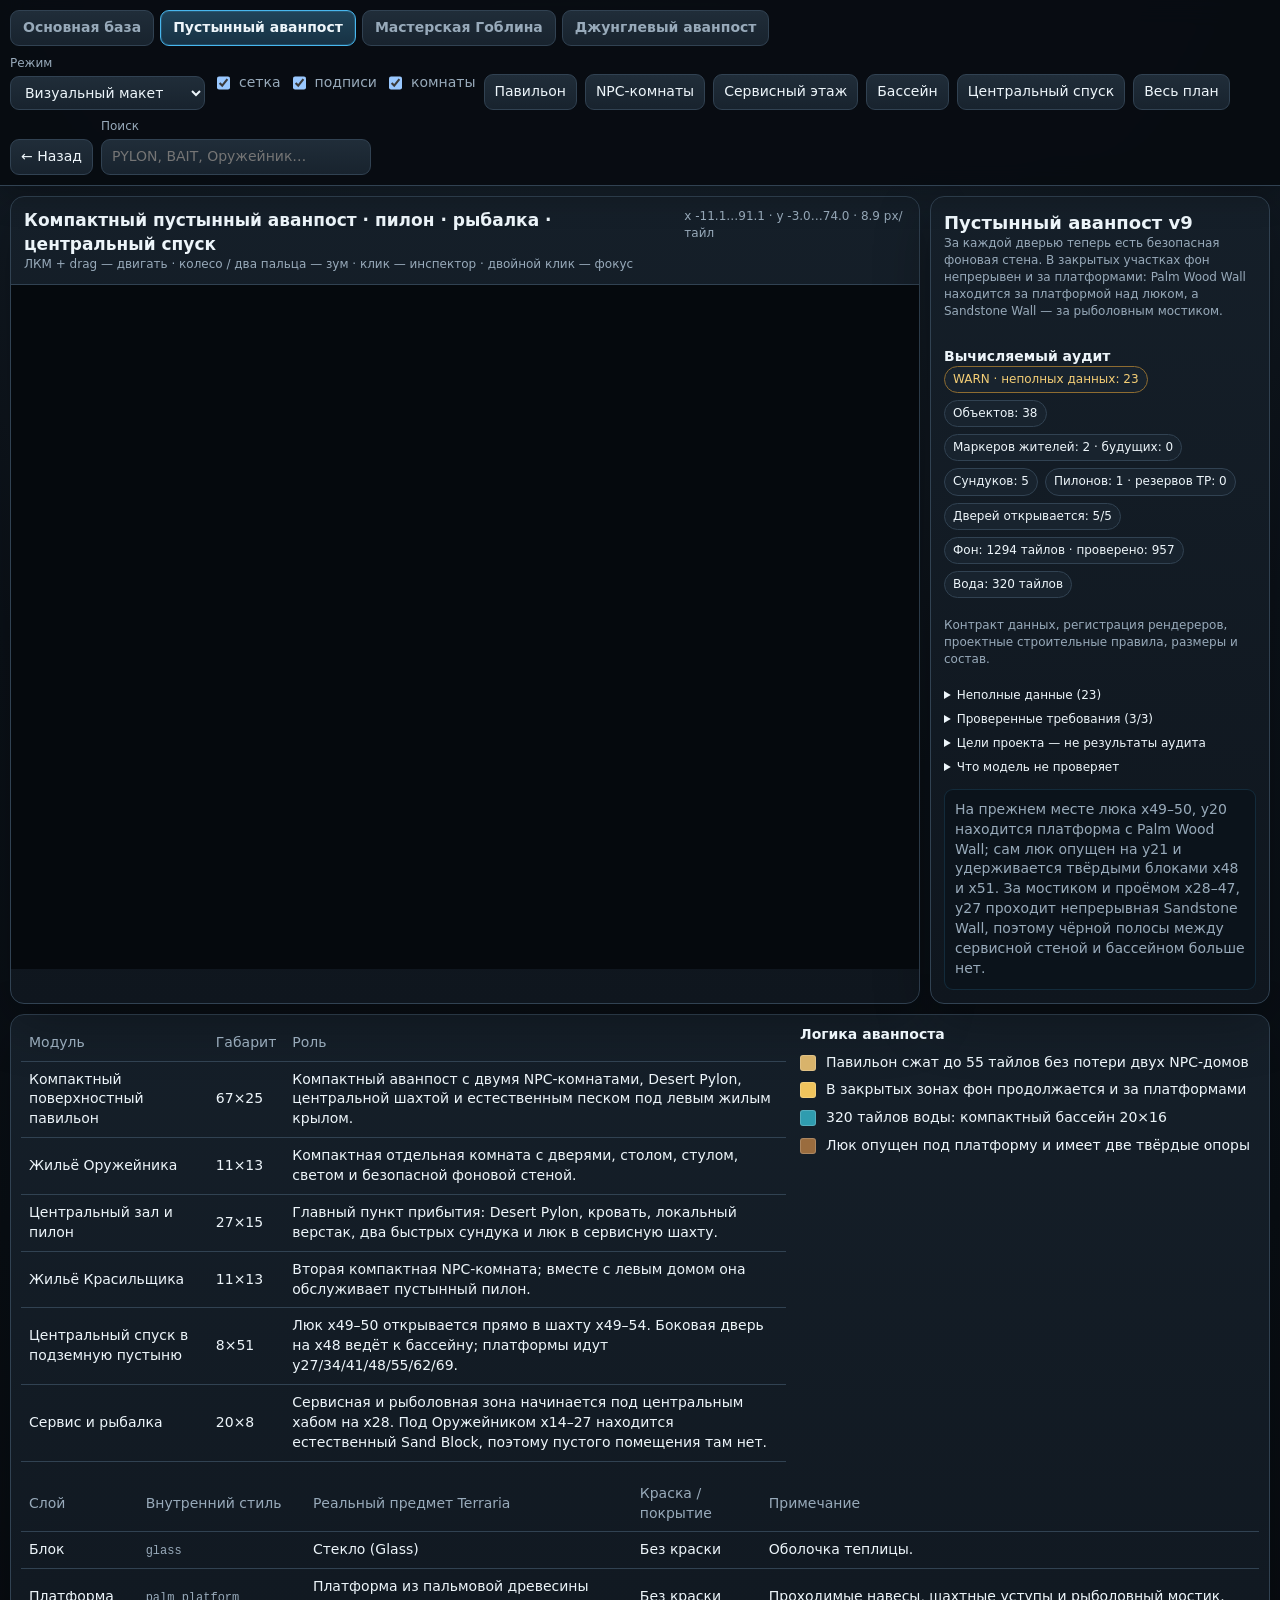
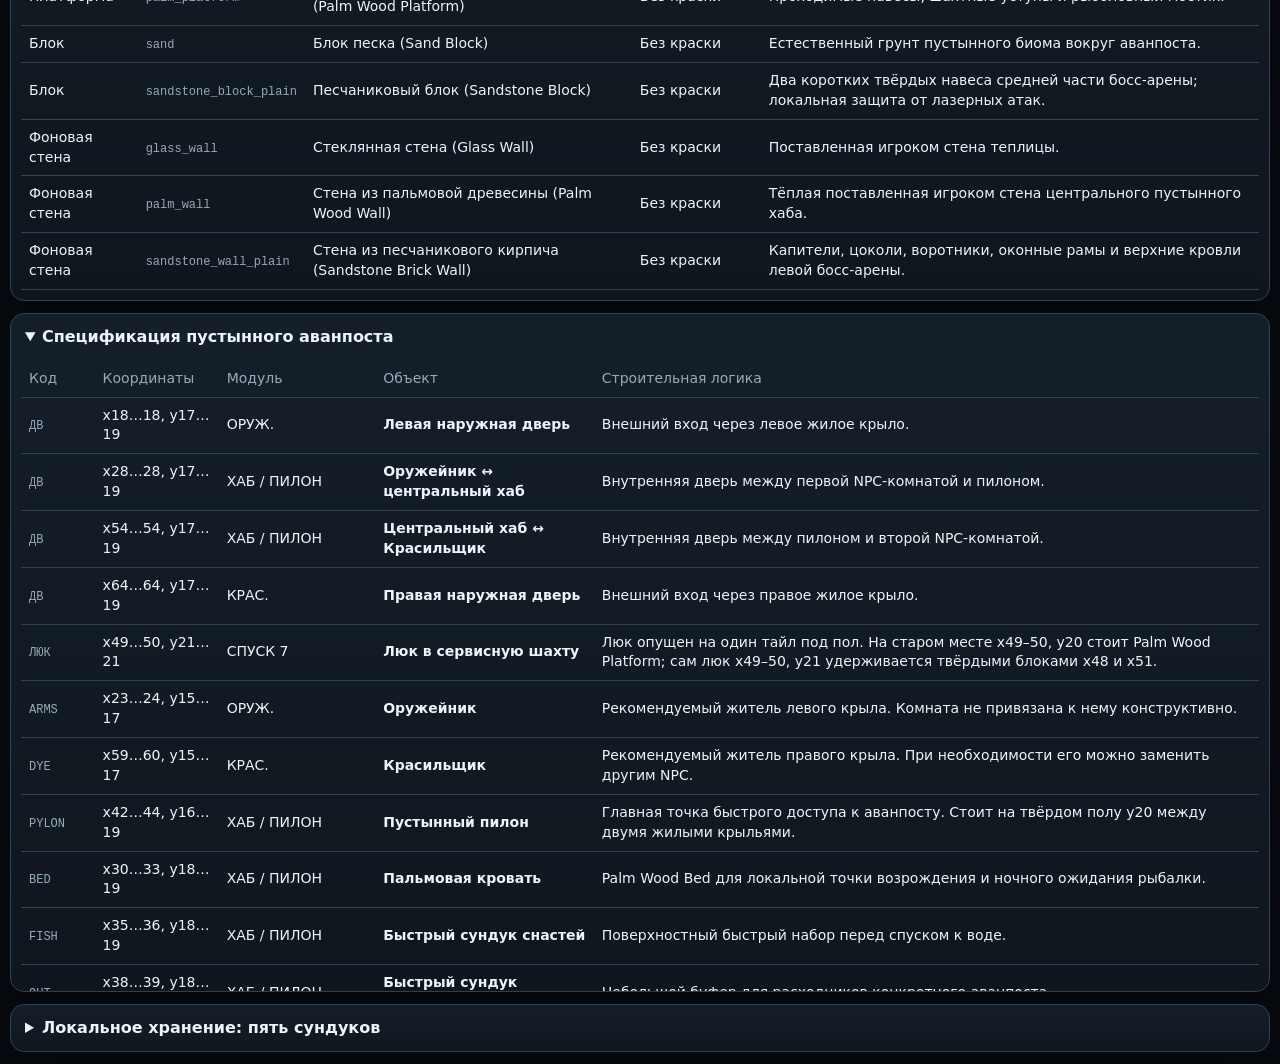
==== desert.html @ efe3f44e "fix: compute one scene audit for CLI and interface instead of frozen PASS Part of #29 / #24. Separat" ====
<!doctype html>
<html lang="ru">
  <head>
    <meta charset="utf-8" />
    <meta name="viewport" content="width=device-width,initial-scale=1" />
    <title>Terraria — пустынный аванпост</title>
    <link rel="icon" type="image/svg+xml" href="./favicon.svg" />
    <link rel="stylesheet" href="./styles.css" />
    <link rel="stylesheet" href="./scene-tabs.css" />
  </head>
  <body>
    <div class="toolbar">
      <nav class="scene-tabs" aria-label="Сцены проекта">
        <a class="scene-tab" href="./index.html">Основная база</a>
        <a class="scene-tab" href="./desert.html" aria-current="page">Пустынный аванпост</a>
        <a class="scene-tab" href="./underground.html">Мастерская Гоблина</a>
        <a class="scene-tab" href="./jungle.html">Джунглевый аванпост</a>
      </nav>
      <div class="controls">
        <div class="control">
          <label for="mode">Режим</label
          ><select id="mode">
            <option value="visual">Визуальный макет</option>
            <option value="structure">Каркас и материалы</option>
            <option value="furniture">Мебель и NPC</option>
            <option value="backgrounds">Фоновые стены</option>
          </select>
        </div>
        <label class="check"
          ><input id="grid" type="checkbox" checked /> сетка</label
        >
        <label class="check"
          ><input id="labels" type="checkbox" checked /> подписи</label
        >
        <label class="check"
          ><input id="roomNames" type="checkbox" checked /> комнаты</label
        >
        <label class="check scene-hidden"
          ><input id="reserves" type="checkbox" /> резервы</label
        >
        <button id="upper">Павильон</button
        ><button id="greenhouse">NPC-комнаты</button
        ><button id="craft">Сервисный этаж</button
        ><button id="arena">Бассейн</button
        ><button id="pitsBtn">Центральный спуск</button
        ><button id="fit">Весь план</button><button id="back">← Назад</button>
        <button id="bossLeft" class="scene-hidden" hidden></button>
        <button id="museumBtn" class="scene-hidden" hidden></button>
        <button id="wiringBtn" class="scene-hidden" hidden></button>
        <div class="control">
          <label for="search">Поиск</label
          ><input
            id="search"
            type="search"
            placeholder="PYLON, BAIT, Оружейник…"
          />
        </div>
      </div>
    </div>

    <div class="layout">
      <section class="card">
        <div class="maphead">
          <div>
            <b>Компактный пустынный аванпост · пилон · рыбалка · центральный спуск</b>
            <div class="sub">
              ЛКМ + drag — двигать · колесо / два пальца — зум · клик —
              инспектор · двойной клик — фокус
            </div>
          </div>
          <div class="sub" id="viewInfo"></div>
        </div>
        <div class="viewport" id="viewport">
          <canvas id="baseCanvas"></canvas><canvas id="objectCanvas"></canvas
          ><canvas id="overlayCanvas"></canvas>
        </div>
      </section>

      <aside class="card inspector">
        <div>
          <h2 id="iname">Пустынный аванпост v9</h2>
          <div class="sub" id="idesc">
            За каждой дверью теперь есть безопасная фоновая стена. В закрытых
            участках фон непрерывен и за платформами: Palm Wood Wall находится за
            платформой над люком, а Sandstone Wall — за рыболовным мостиком.
          </div>
        </div>
        <div class="kv" id="ikv"></div>
        <div>
          <b>Вычисляемый аудит</b>
          <div class="status" id="status"></div>
        </div>
        <div class="note">
          На прежнем месте люка x49–50, y20 находится платформа с Palm Wood Wall;
          сам люк опущен на y21 и удерживается твёрдыми блоками x48 и x51. За
          мостиком и проёмом x28–47, y27 проходит непрерывная Sandstone Wall,
          поэтому чёрной полосы между сервисной стеной и бассейном больше нет.
        </div>
      </aside>
    </div>

    <section class="card bottom">
      <div class="bottom-grid">
        <div>
          <table>
            <thead>
              <tr>
                <th>Модуль</th>
                <th>Габарит</th>
                <th>Роль</th>
              </tr>
            </thead>
            <tbody id="roomRows"></tbody>
          </table>
        </div>
        <div class="legend">
          <b>Логика аванпоста</b>
          <div class="legend-row">
            <span class="swatch" style="background: #d8b36b"></span
            ><span>Павильон сжат до 55 тайлов без потери двух NPC-домов</span>
          </div>
          <div class="legend-row">
            <span class="swatch" style="background: #f0c45d"></span
            ><span>В закрытых зонах фон продолжается и за платформами</span>
          </div>
          <div class="legend-row">
            <span class="swatch" style="background: #2f9caf"></span
            ><span>320 тайлов воды: компактный бассейн 20×16</span>
          </div>
          <div class="legend-row">
            <span class="swatch" style="background: #9a6c3e"></span
            ><span>Люк опущен под платформу и имеет две твёрдые опоры</span>
          </div>
        </div>
      </div>
      <div style="margin-top: 14px; overflow: auto">
        <table>
          <thead>
            <tr>
              <th>Слой</th>
              <th>Внутренний стиль</th>
              <th>Реальный предмет Terraria</th>
              <th>Краска / покрытие</th>
              <th>Примечание</th>
            </tr>
          </thead>
          <tbody id="materialRows"></tbody>
        </table>
      </div>
    </section>

    <details class="card storage-spec" open>
      <summary>Спецификация пустынного аванпоста</summary>
      <div class="storage-wrap">
        <table class="storage-table">
          <thead>
            <tr>
              <th>Код</th>
              <th>Координаты</th>
              <th>Модуль</th>
              <th>Объект</th>
              <th>Строительная логика</th>
            </tr>
          </thead>
          <tbody id="arenaRows"></tbody>
        </table>
      </div>
    </details>

    <details class="card storage-spec">
      <summary>Локальное хранение: пять сундуков</summary>
      <div class="storage-wrap">
        <table class="storage-table">
          <thead>
            <tr>
              <th>Код</th>
              <th>Имя в игре ≤20</th>
              <th>Корпус</th>
              <th>Что хранить</th>
              <th>Не сюда</th>
            </tr>
          </thead>
          <tbody id="storageRows"></tbody>
        </table>
      </div>
    </details>

    <div class="tooltip" id="tip"></div>

    <script src="./js/data/desert/layout.js"></script>
    <script src="./js/data/desert/solids.js"></script>
    <script src="./js/data/desert/backgrounds.js"></script>
    <script src="./js/data/desert/objects.js"></script>
    <script src="./js/data/desert/index.js"></script>
    <script src="./js/data/desert/engineering.js"></script>
    <script src="./js/data/materials.js"></script>
    <script src="./js/data/desert/materials.js"></script>

    <script src="./js/runtime/core.js"></script>
    <script src="./js/runtime/validation.js"></script>
    <script src="./js/runtime/building-audit.js"></script>
    <script src="./js/runtime/scene-audit.js"></script>
    <script src="./js/runtime/model.js"></script>
    <script src="./js/runtime/render-base.js"></script>
    <script src="./js/runtime/render-objects.js"></script>
    <script src="./js/runtime/desert-extensions.js"></script>
    <script src="./js/runtime/overlay.js"></script>
    <script src="./js/runtime/inspector.js"></script>
    <script src="./js/runtime/tables-desert.js"></script>
    <script src="./js/runtime/camera.js"></script>
    <script src="./js/runtime/state.js"></script>
    <script src="./js/runtime/prepare-desert.js"></script>
    <script src="./js/runtime/interactions.js"></script>
    <script src="./js/runtime/interactions-desert.js"></script>
    <script src="./js/runtime/start-desert.js"></script>
  </body>
</html>
---- styles.css ----
:root {
  color-scheme: dark;
  --bg: #080c11;
  --panel: #111821;
  --panel2: #18232e;
  --panel3: #202d39;
  --line: #314252;
  --line2: #42586a;
  --text: #edf5fa;
  --muted: #98aaba;
  --accent: #48b7ee;
  --good: #53d58c;
  --warn: #f0bf56;
  --bad: #ff716d;
}
* {
  box-sizing: border-box;
}
html,
body {
  margin: 0;
  min-height: 100%;
  background: radial-gradient(
    circle at 48% -10%,
    #1e2c39 0,
    #0b1118 36%,
    #070b10 72%
  );
  color: var(--text);
  font:
    14px/1.42 system-ui,
    -apple-system,
    "Segoe UI",
    sans-serif;
}
body {
  overflow-x: hidden;
}
.toolbar {
  position: sticky;
  top: 0;
  z-index: 20;
  padding: 10px;
  border-bottom: 1px solid var(--line);
  background: rgba(8, 12, 17, 0.95);
  backdrop-filter: blur(12px);
  box-shadow: 0 10px 30px rgba(0, 0, 0, 0.22);
}
.controls {
  display: flex;
  flex-wrap: wrap;
  align-items: end;
  gap: 8px;
}
.control {
  display: grid;
  gap: 4px;
}
.control label {
  font-size: 12px;
  color: var(--muted);
}
button,
select,
input {
  min-height: 34px;
  border: 1px solid var(--line);
  border-radius: 9px;
  background: linear-gradient(180deg, var(--panel3), var(--panel2));
  color: var(--text);
  font: inherit;
  padding: 7px 10px;
}
button {
  cursor: pointer;
}
button:hover {
  border-color: var(--accent);
  filter: brightness(1.08);
}
button:active {
  transform: translateY(1px);
}
input[type="search"] {
  min-width: 270px;
}
.check {
  display: flex;
  align-items: center;
  gap: 6px;
  padding-bottom: 7px;
  color: var(--muted);
  white-space: nowrap;
}
.toolbar-toggle {
  display: none;
}
.layout {
  display: grid;
  grid-template-columns: minmax(0, 1fr) 340px;
  gap: 10px;
  padding: 10px;
}
.card {
  overflow: hidden;
  border: 1px solid var(--line);
  border-radius: 14px;
  background: linear-gradient(180deg, #151f29, #0f161e);
  box-shadow: 0 18px 55px rgba(0, 0, 0, 0.3);
}
.maphead {
  display: flex;
  justify-content: space-between;
  gap: 12px;
  padding: 11px 13px;
  border-bottom: 1px solid var(--line);
}
.maphead b {
  font-size: 17px;
}
.sub {
  font-size: 12px;
  color: var(--muted);
}
.viewport {
  position: relative;
  height: 76vh;
  min-height: 620px;
  overflow: hidden;
  overscroll-behavior: contain;
  background: #05090d;
  cursor: grab;
  touch-action: none;
  isolation: isolate;
}
.viewport.dragging {
  cursor: grabbing;
}
.viewport canvas {
  position: absolute;
  inset: 0;
  width: 100%;
  height: 100%;
  display: block;
  image-rendering: pixelated;
  image-rendering: crisp-edges;
}
.inspector {
  display: grid;
  align-content: start;
  gap: 13px;
  padding: 13px;
}
.inspector h2 {
  margin: 0;
  font-size: 18px;
}
.kv {
  display: grid;
  grid-template-columns: 104px 1fr;
  gap: 7px 10px;
}
.kv div:nth-child(odd) {
  color: var(--muted);
}
.status {
  display: flex;
  flex-wrap: wrap;
  gap: 7px;
}
.badge {
  padding: 4px 8px;
  border: 1px solid var(--line);
  border-radius: 999px;
  background: var(--panel2);
  font-size: 12px;
}
.badge.good {
  color: var(--good);
}
.badge.warn {
  color: var(--warn);
}
.mat-code {
  font:
    12px ui-monospace,
    SFMono-Regular,
    Consolas,
    monospace;
  color: var(--muted);
}
.note {
  padding: 10px;
  border: 1px solid rgba(72, 183, 238, 0.15);
  border-radius: 9px;
  background: #0b131b;
  color: var(--muted);
}
.tooltip {
  position: fixed;
  z-index: 99;
  display: none;
  max-width: 360px;
  padding: 8px 10px;
  border: 1px solid #526b7f;
  border-radius: 9px;
  background: #0b141d;
  box-shadow: 0 12px 40px rgba(0, 0, 0, 0.5);
  pointer-events: none;
}
.tooltip {
  max-height: min(72vh, 560px);
  overflow: auto;
}
.tooltip b {
  display: block;
  margin-bottom: 5px;
}
.tooltip span {
  color: var(--muted);
}
.tooltip .tip-section {
  margin-top: 6px;
  color: var(--text);
  line-height: 1.38;
}
.tooltip .tip-section strong {
  color: #dceaf4;
}
.tooltip .tip-muted {
  color: var(--muted);
}
.bottom {
  margin: 0 10px 12px;
  padding: 10px;
}
.bottom-grid {
  display: grid;
  grid-template-columns: 1.25fr 0.75fr;
  gap: 14px;
}
.storage-spec {
  margin: 0 10px 12px;
}
.storage-spec summary {
  cursor: pointer;
  padding: 12px 14px;
  font-size: 16px;
  font-weight: 700;
}
.storage-wrap {
  padding: 0 10px 12px;
  overflow: auto;
  max-height: 70vh;
}
.storage-table {
  min-width: 1180px;
}
.storage-table td:nth-child(1),
.storage-table td:nth-child(3) {
  white-space: nowrap;
}
.storage-table td:nth-child(4) {
  font-weight: 650;
}
.eng-color {
  display: inline-block;
  width: 11px;
  height: 11px;
  border-radius: 2px;
  margin-right: 6px;
  vertical-align: -1px;
  border: 1px solid rgba(255, 255, 255, 0.35);
}
.policy-cell {
  color: var(--muted);
  font-size: 12px;
}
table {
  width: 100%;
  border-collapse: collapse;
}
th,
td {
  padding: 8px;
  border-bottom: 1px solid var(--line);
  text-align: left;
}
th {
  color: var(--muted);
  font-weight: 500;
}
.legend {
  display: grid;
  gap: 8px;
  align-content: start;
}
.legend-row {
  display: grid;
  grid-template-columns: 18px 1fr;
  gap: 8px;
  align-items: center;
}
.swatch {
  width: 16px;
  height: 16px;
  border-radius: 3px;
  border: 1px solid rgba(255, 255, 255, 0.18);
}
@media (max-width: 1000px) {
  .layout {
    grid-template-columns: 1fr;
  }
  .viewport {
    height: 68vh;
    min-height: 520px;
  }
  .bottom-grid {
    grid-template-columns: 1fr;
  }
}
@media (max-width: 720px) {
  .toolbar {
    max-height: min(72dvh, 640px);
    overflow-y: auto;
    overscroll-behavior: contain;
    padding: 8px 10px 6px;
  }
  .controls {
    align-items: center;
  }
  .control {
    min-width: 0;
    max-width: 100%;
  }
  select {
    max-width: 100%;
  }
  input[type="search"] {
    width: min(100%, 390px);
    min-width: 0;
  }
  .check {
    min-height: 34px;
    padding-bottom: 0;
  }
  .toolbar-toggle {
    position: sticky;
    bottom: 0;
    z-index: 2;
    display: flex;
    width: 100%;
    min-height: 34px;
    align-items: center;
    justify-content: center;
    gap: 7px;
    margin-top: 8px;
    padding: 4px 10px;
    border-color: var(--line2);
    background: linear-gradient(
      180deg,
      rgba(32, 45, 57, 0.98),
      rgba(17, 24, 33, 0.98)
    );
    color: var(--muted);
    font-size: 12px;
    font-weight: 650;
    touch-action: none;
    user-select: none;
  }
  .toolbar-toggle-icon {
    font-size: 18px;
    line-height: 1;
  }
  .toolbar.toolbar-collapsed {
    max-height: 40px;
    overflow: hidden;
    padding: 3px 10px;
  }
  .toolbar.toolbar-collapsed > :not(.toolbar-toggle) {
    display: none !important;
  }
  .toolbar.toolbar-collapsed .toolbar-toggle {
    position: static;
    min-height: 32px;
    margin: 0;
    border-color: transparent;
    background: transparent;
  }
  .layout {
    gap: 6px;
    padding: 6px;
  }
  .maphead {
    padding: 8px 10px;
  }
  .maphead b {
    font-size: 14px;
  }
  .viewport {
    height: 68dvh;
    min-height: 420px;
  }
  body.mobile-toolbar-collapsed .viewport {
    height: calc(100dvh - 88px);
    min-height: 520px;
  }
  .bottom,
  .storage-spec {
    margin-right: 6px;
    margin-left: 6px;
  }
}

/* Computed audit: informational goals never receive a success badge. */
.badge.warn { color: #f4ce76; border-color: #8e6c31; }
.badge.bad { color: #ffb4b4; border-color: #a35050; }
.audit-messages { max-height: 16rem; overflow: auto; padding-left: 1.3rem; }
#status details { width: 100%; font-size: 12px; }
#status details summary { cursor: pointer; }
---- scene-tabs.css ----
.scene-tabs {
  display: flex;
  flex-wrap: wrap;
  gap: 6px;
  margin-bottom: 9px;
}

.scene-tab {
  display: inline-flex;
  min-height: 34px;
  align-items: center;
  padding: 7px 12px;
  border: 1px solid var(--line);
  border-radius: 9px;
  background: linear-gradient(180deg, var(--panel3), var(--panel2));
  color: var(--muted);
  font-weight: 650;
  text-decoration: none;
}

.scene-tab:hover {
  border-color: var(--accent);
  color: var(--text);
  filter: brightness(1.08);
}

.scene-tab[aria-current="page"] {
  border-color: var(--accent);
  background: linear-gradient(180deg, #20445a, #173244);
  color: var(--text);
  box-shadow: inset 0 0 0 1px rgba(72, 183, 238, 0.18);
}

.scene-hidden {
  display: none !important;
}
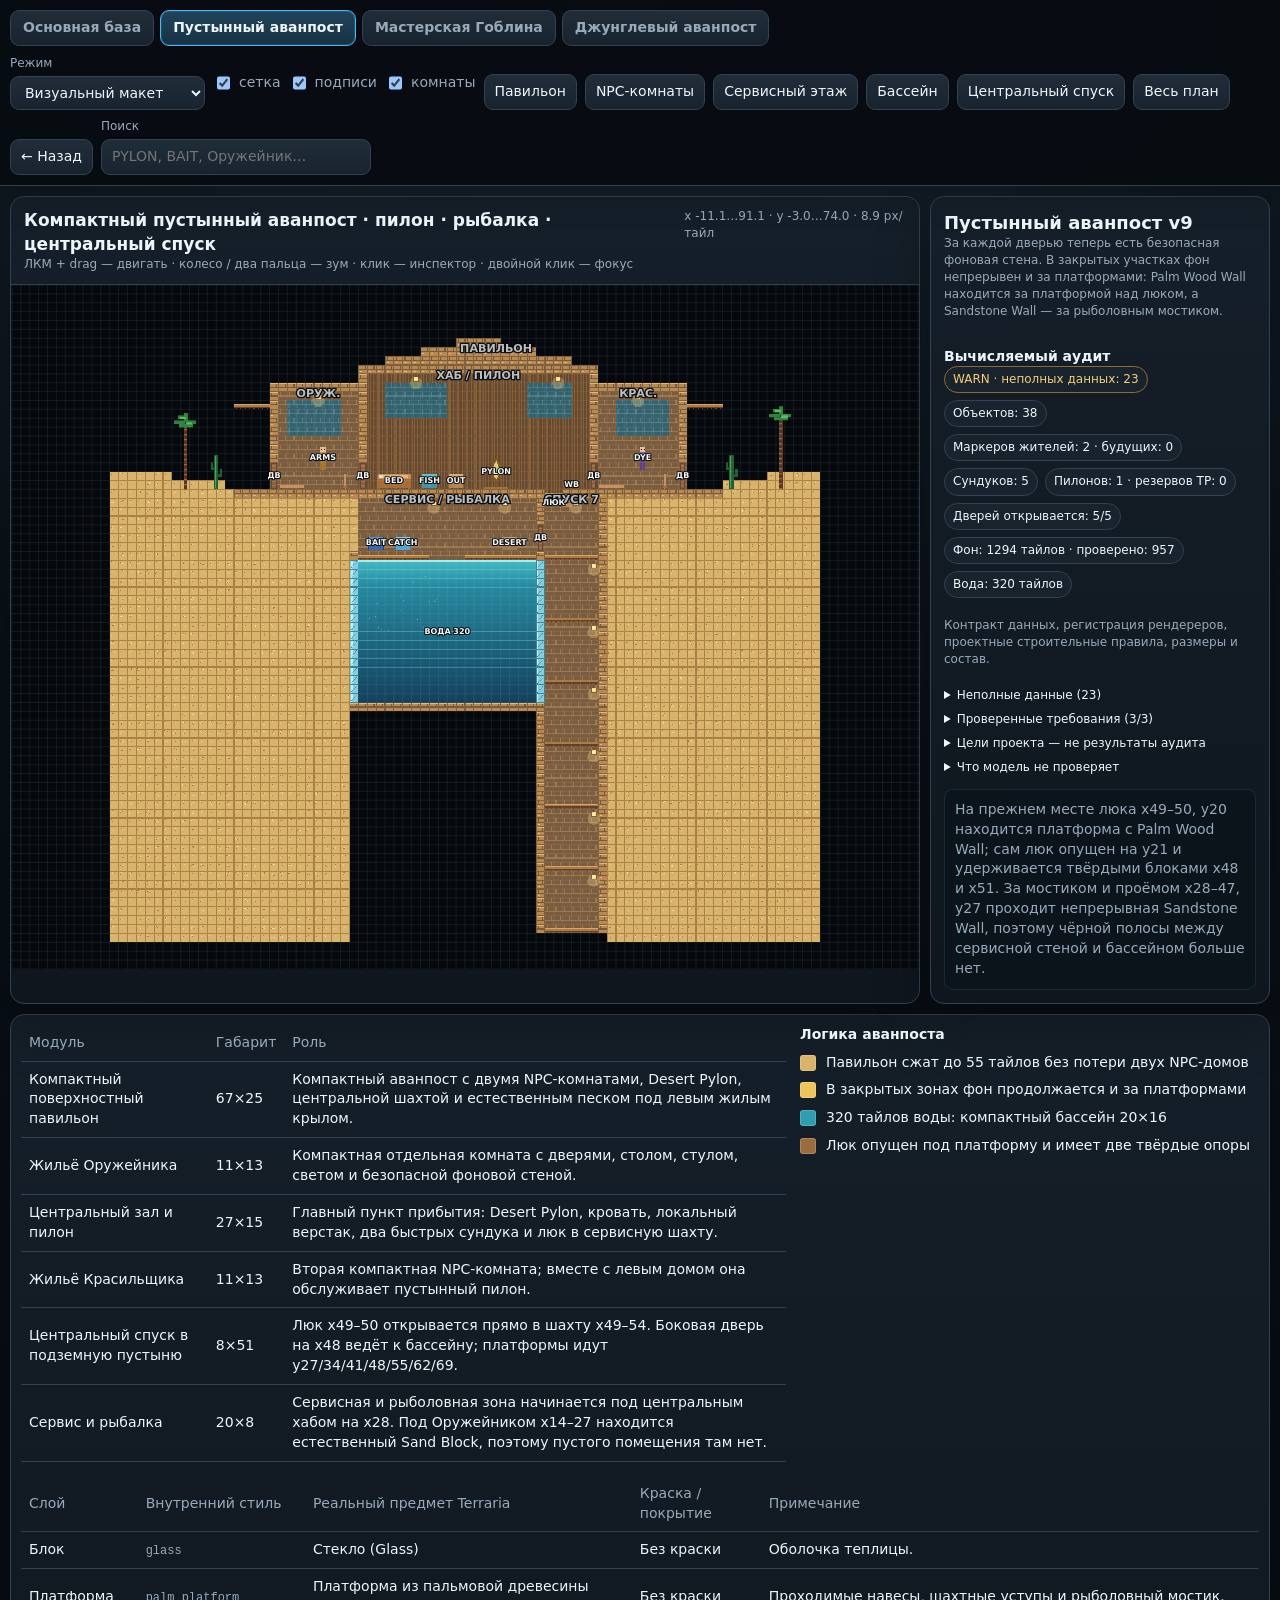
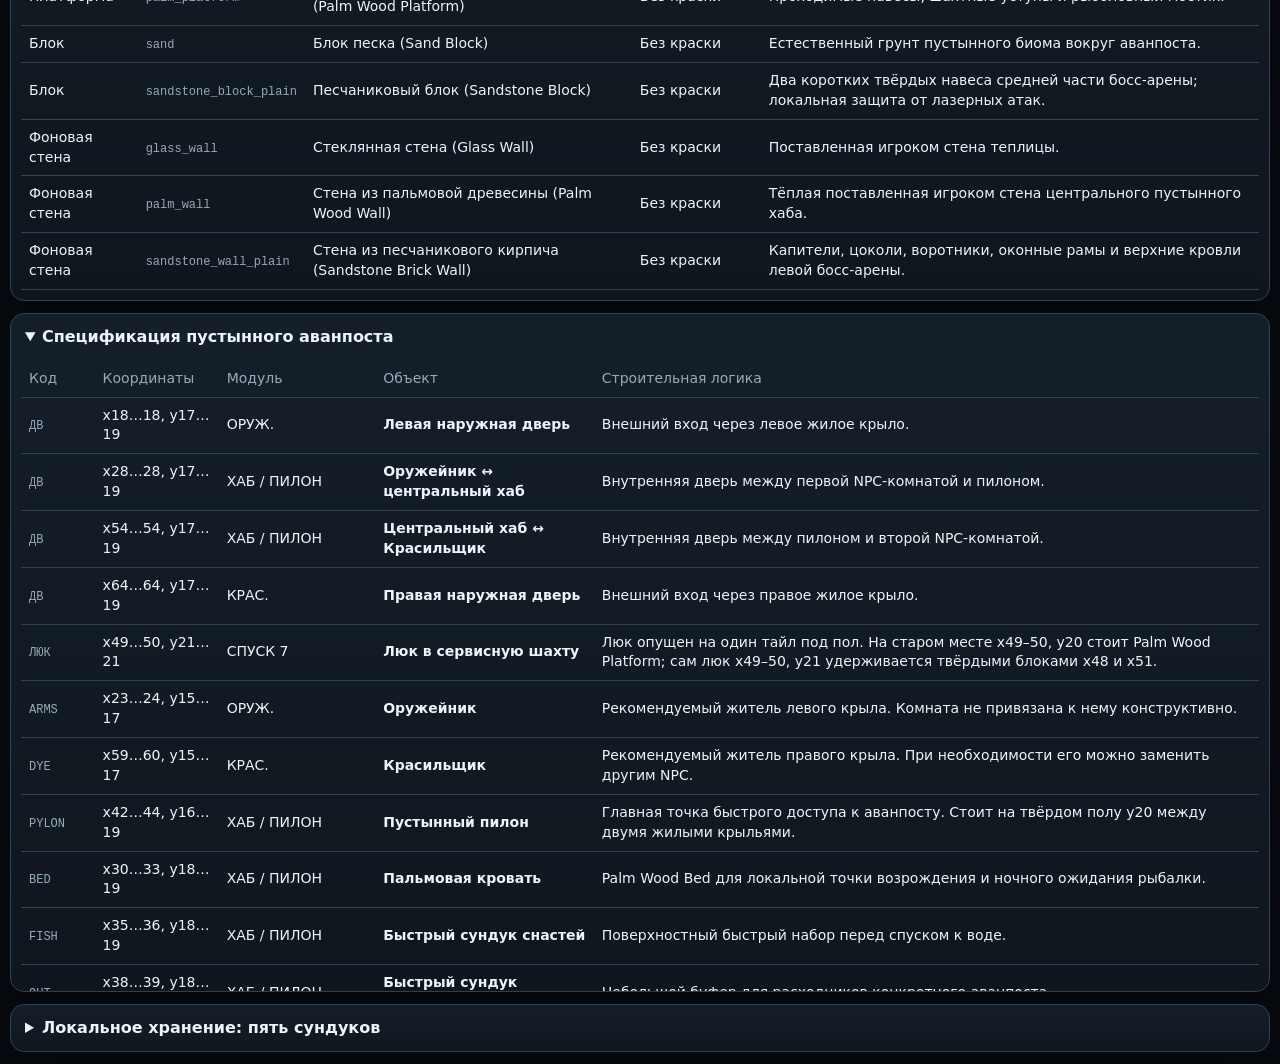
==== commit 8e1a2940: "refactor: share scene startup, tables and configured controls Complete #32 implementation without ch" ====
--- a/desert.html
+++ b/desert.html
@@ -44,9 +44,6 @@
         ><button id="arena">Бассейн</button
         ><button id="pitsBtn">Центральный спуск</button
         ><button id="fit">Весь план</button><button id="back">← Назад</button>
-        <button id="bossLeft" class="scene-hidden" hidden></button>
-        <button id="museumBtn" class="scene-hidden" hidden></button>
-        <button id="wiringBtn" class="scene-hidden" hidden></button>
         <div class="control">
           <label for="search">Поиск</label
           ><input
@@ -196,6 +193,8 @@
     <script src="./js/data/materials.js"></script>
     <script src="./js/data/desert/materials.js"></script>
 
+    <script src="./js/runtime/scene-ui.js"></script>
+    <script src="./js/runtime/formatters.js"></script>
     <script src="./js/runtime/core.js"></script>
     <script src="./js/runtime/validation.js"></script>
     <script src="./js/runtime/building-audit.js"></script>
@@ -206,12 +205,11 @@
     <script src="./js/runtime/desert-extensions.js"></script>
     <script src="./js/runtime/overlay.js"></script>
     <script src="./js/runtime/inspector.js"></script>
-    <script src="./js/runtime/tables-desert.js"></script>
+    <script src="./js/runtime/tables.js"></script>
     <script src="./js/runtime/camera.js"></script>
     <script src="./js/runtime/state.js"></script>
-    <script src="./js/runtime/prepare-desert.js"></script>
+    <script src="./js/runtime/prepare.js"></script>
     <script src="./js/runtime/interactions.js"></script>
-    <script src="./js/runtime/interactions-desert.js"></script>
-    <script src="./js/runtime/start-desert.js"></script>
+    <script src="./js/runtime/start.js"></script>
   </body>
 </html>
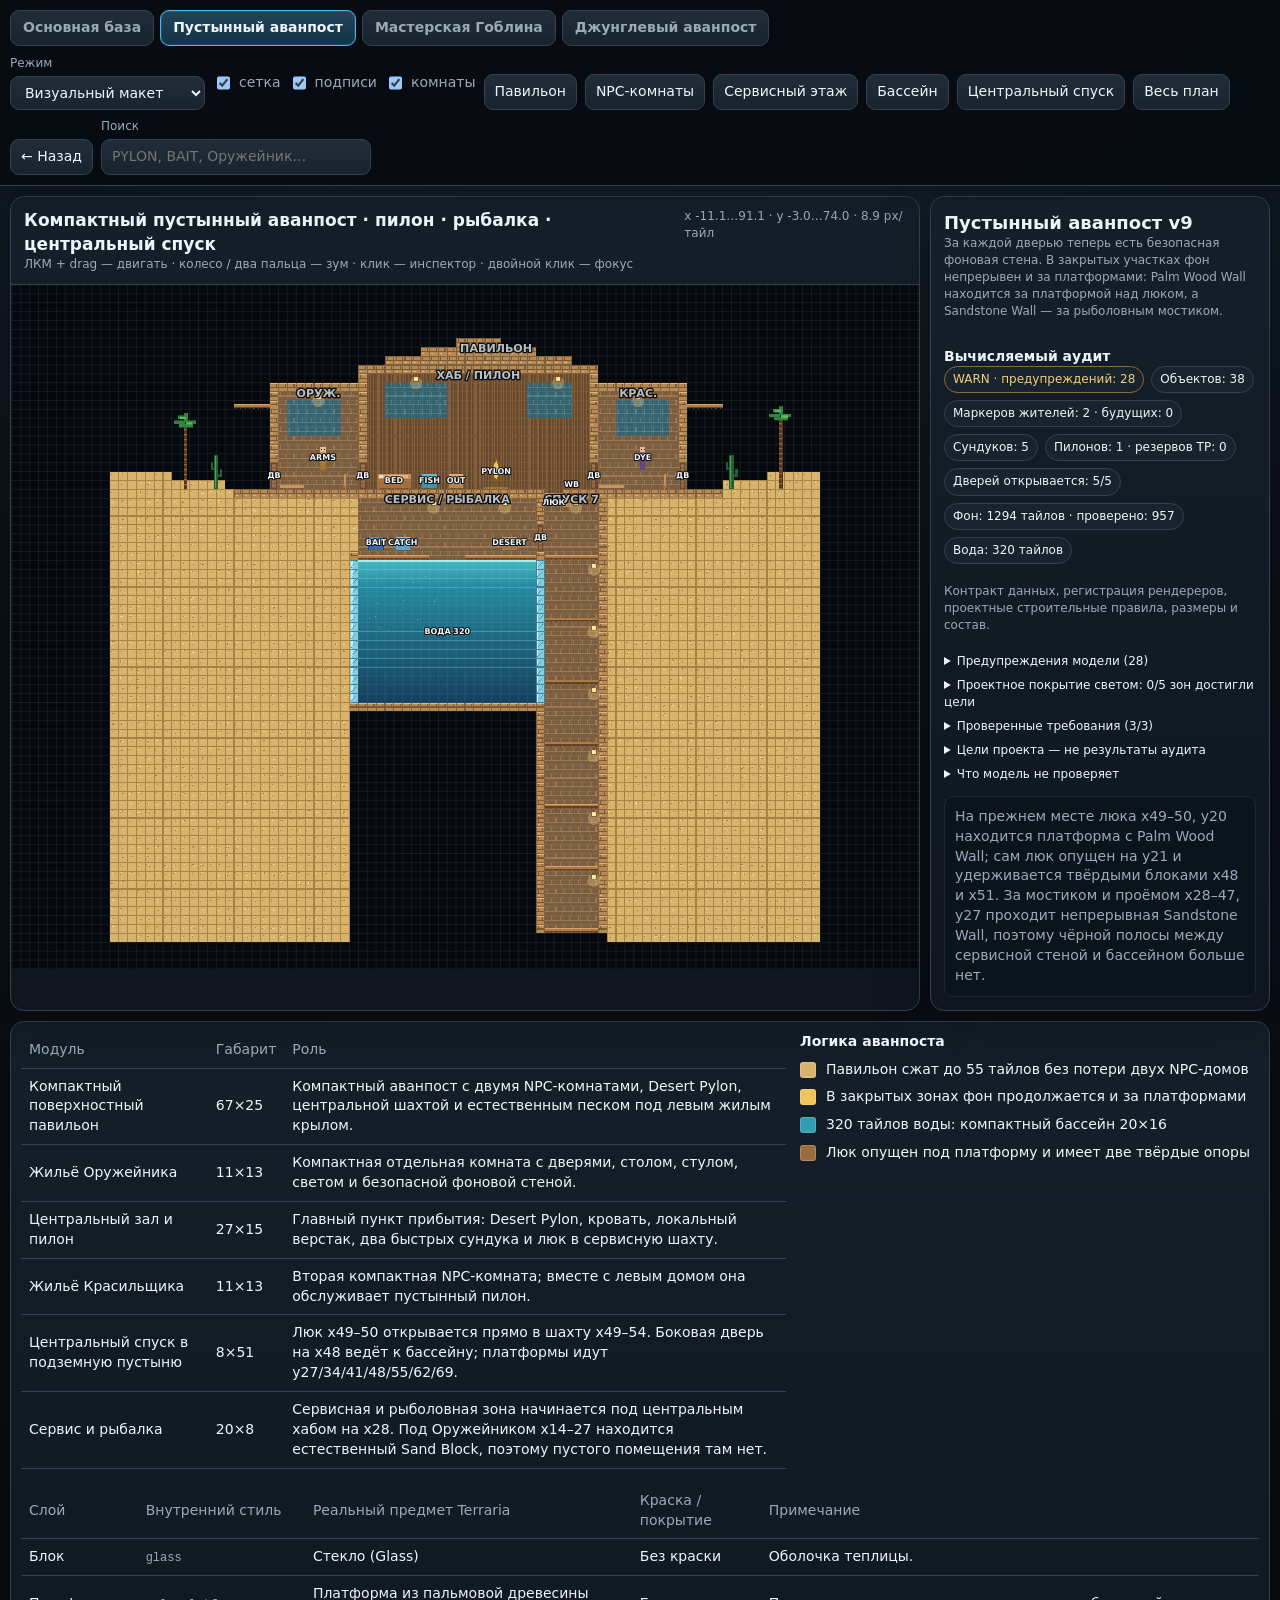
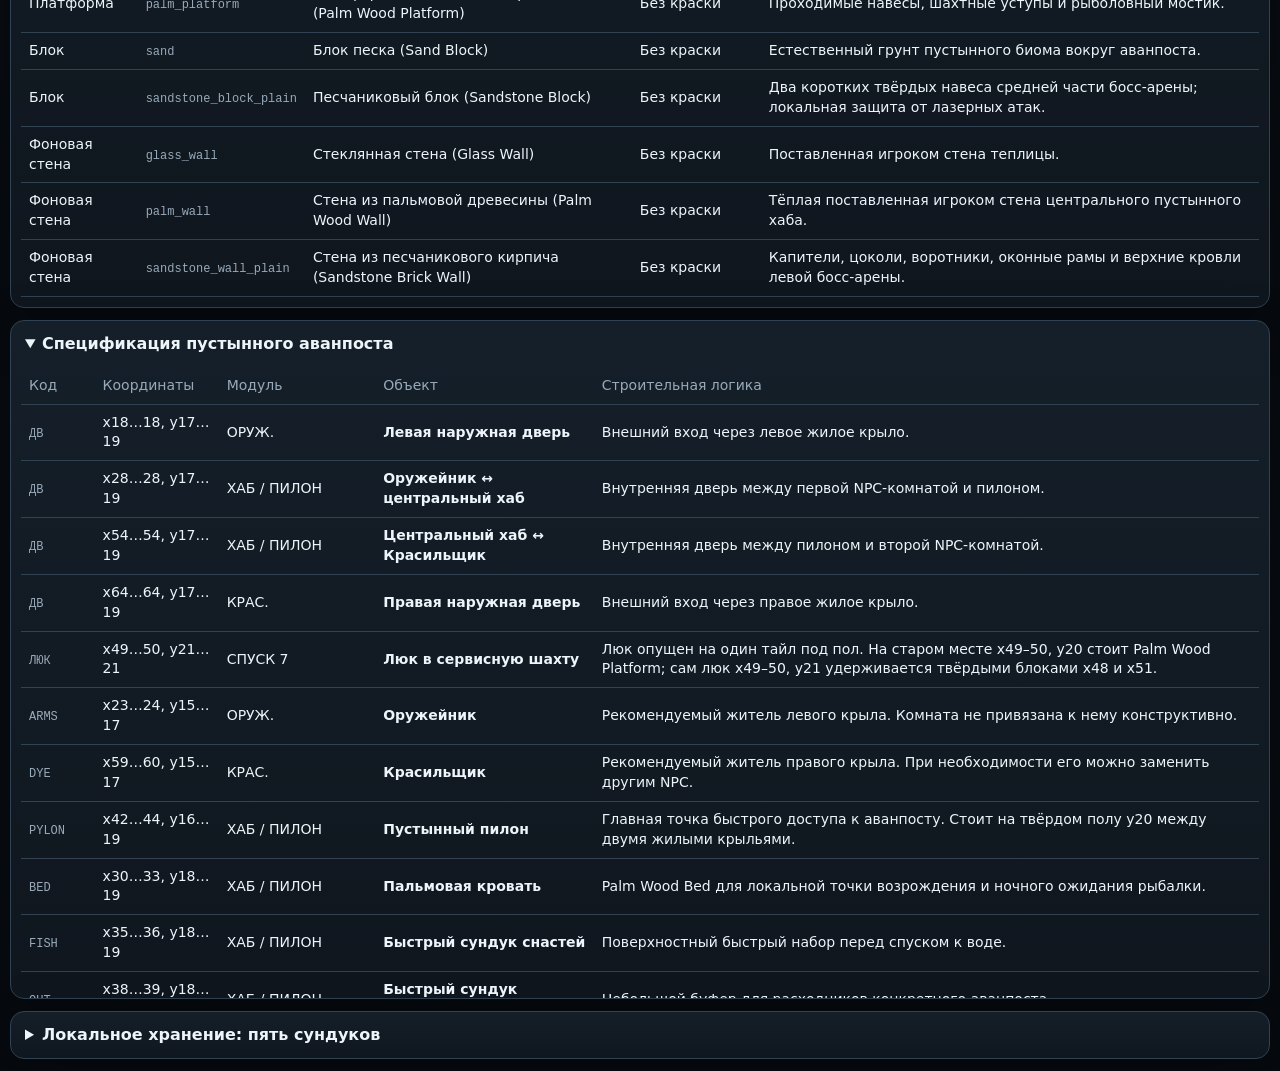
==== commit 916f4e64: "feat: compute shared project lighting coverage across all four scenes Implement #31 with room-local " ====
--- a/desert.html
+++ b/desert.html
@@ -193,23 +193,24 @@
     <script src="./js/data/materials.js"></script>
     <script src="./js/data/desert/materials.js"></script>
 
-    <script src="./js/runtime/scene-ui.js"></script>
-    <script src="./js/runtime/formatters.js"></script>
+    <script src="./js/runtime/scene-ui.js?v=common-ui-20260907"></script>
+    <script src="./js/runtime/formatters.js?v=common-ui-20260907"></script>
     <script src="./js/runtime/core.js"></script>
     <script src="./js/runtime/validation.js"></script>
-    <script src="./js/runtime/building-audit.js"></script>
-    <script src="./js/runtime/scene-audit.js"></script>
+    <script src="./js/runtime/building-audit.js?v=lighting-20260907"></script>
+    <script src="./js/runtime/lighting-audit.js?v=lighting-20260907"></script>
+    <script src="./js/runtime/scene-audit.js?v=lighting-20260907"></script>
     <script src="./js/runtime/model.js"></script>
     <script src="./js/runtime/render-base.js"></script>
     <script src="./js/runtime/render-objects.js"></script>
     <script src="./js/runtime/desert-extensions.js"></script>
     <script src="./js/runtime/overlay.js"></script>
     <script src="./js/runtime/inspector.js"></script>
-    <script src="./js/runtime/tables.js"></script>
+    <script src="./js/runtime/tables.js?v=common-ui-20260907"></script>
     <script src="./js/runtime/camera.js"></script>
     <script src="./js/runtime/state.js"></script>
-    <script src="./js/runtime/prepare.js"></script>
-    <script src="./js/runtime/interactions.js"></script>
-    <script src="./js/runtime/start.js"></script>
+    <script src="./js/runtime/prepare.js?v=common-ui-20260907"></script>
+    <script src="./js/runtime/interactions.js?v=common-ui-20260907"></script>
+    <script src="./js/runtime/start.js?v=common-ui-20260907"></script>
   </body>
 </html>
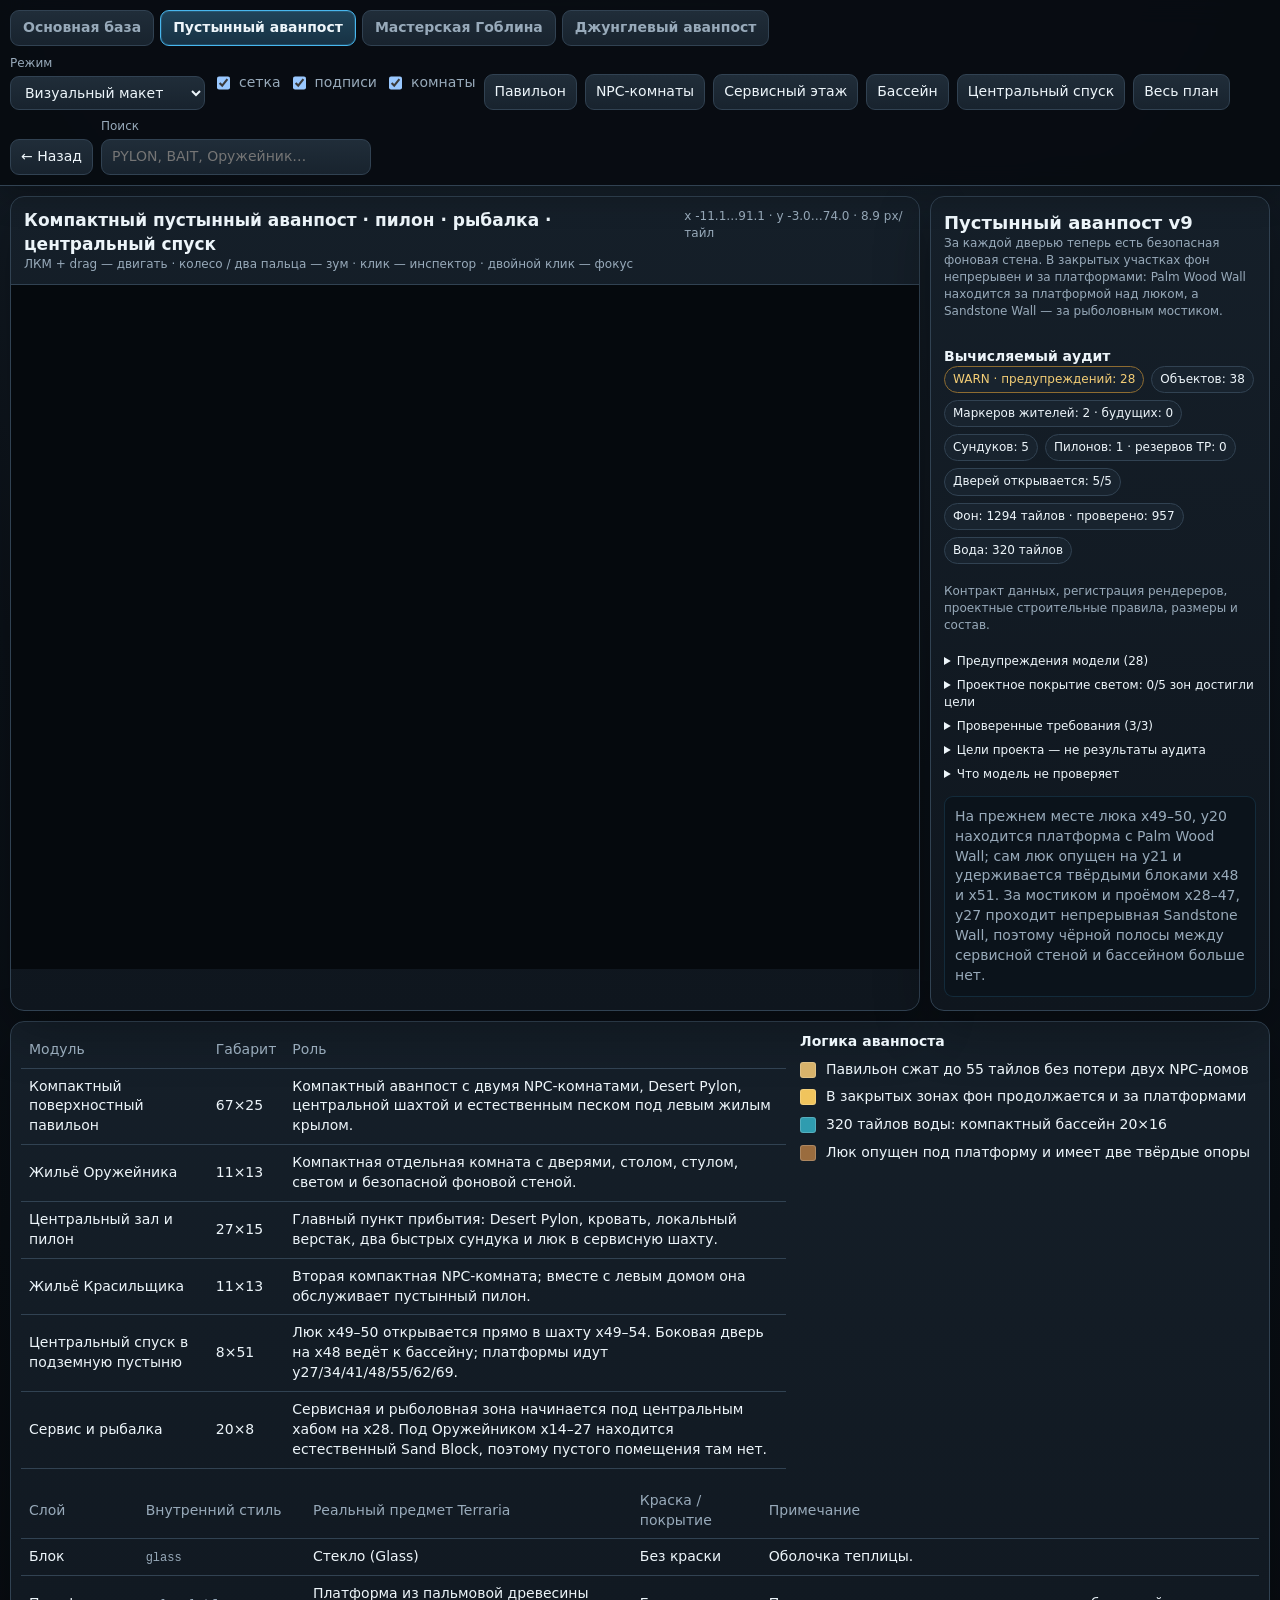
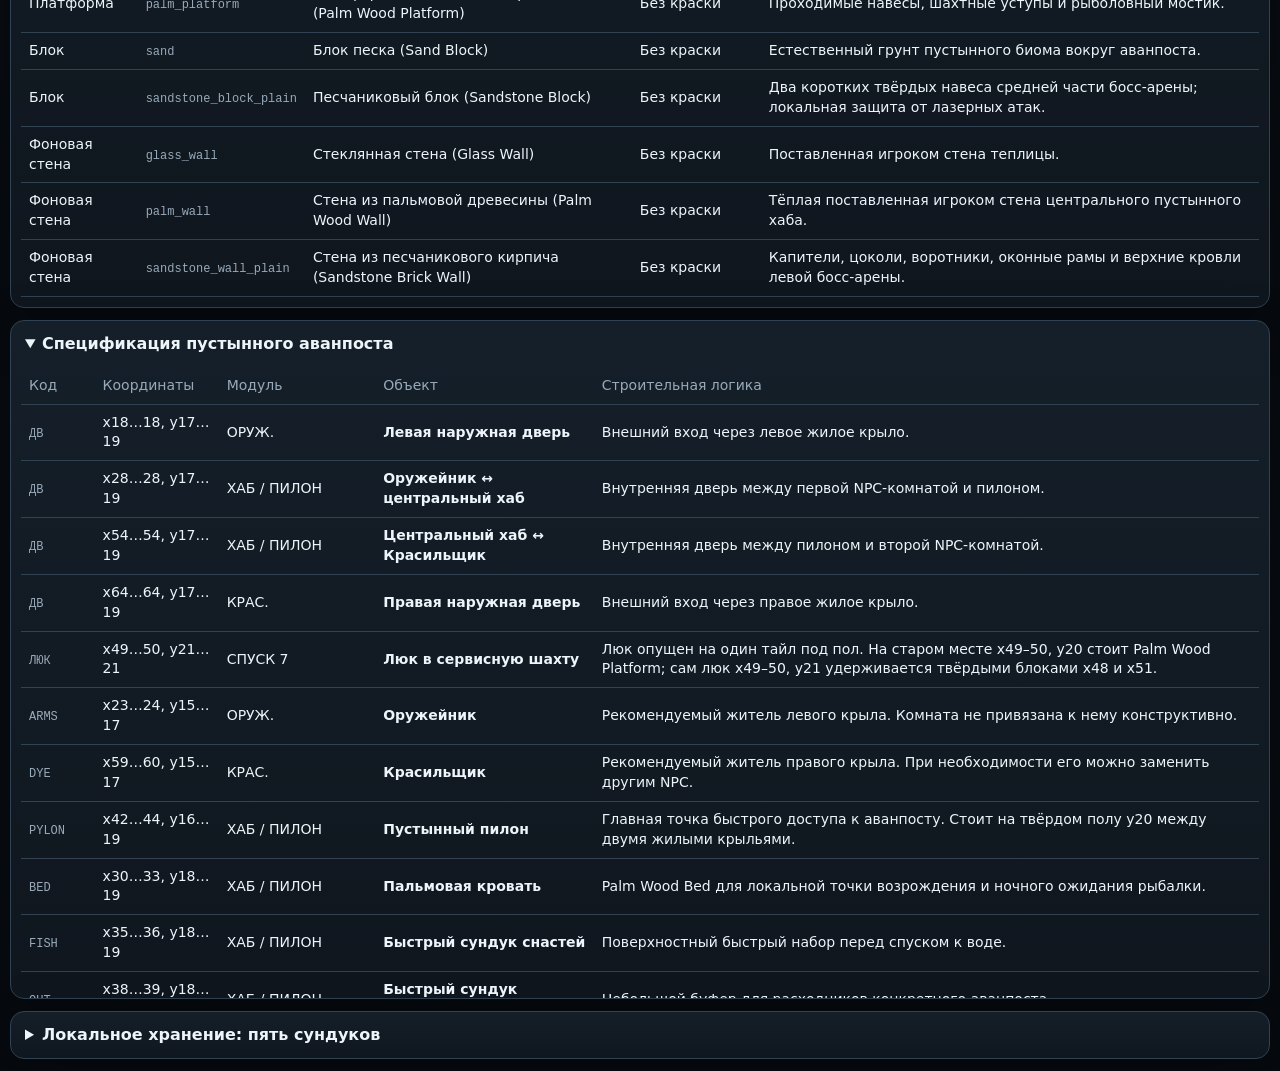
==== commit 106437dc: "refactor: split tile drawing, caches and inspector with explicit dispatch Part of #33 / #24. Elimina" ====
--- a/desert.html
+++ b/desert.html
@@ -196,16 +196,19 @@
     <script src="./js/runtime/scene-ui.js?v=common-ui-20260907"></script>
     <script src="./js/runtime/formatters.js?v=common-ui-20260907"></script>
     <script src="./js/runtime/core.js"></script>
-    <script src="./js/runtime/validation.js"></script>
-    <script src="./js/runtime/building-audit.js?v=lighting-20260907"></script>
+    <script src="./js/runtime/placement-contract.js?v=placement-contract-20260907"></script>
+    <script src="./js/runtime/validation.js?v=placement-contract-20260907"></script>
+    <script src="./js/runtime/building-audit.js?v=placement-contract-20260907"></script>
     <script src="./js/runtime/lighting-audit.js?v=lighting-20260907"></script>
-    <script src="./js/runtime/scene-audit.js?v=lighting-20260907"></script>
-    <script src="./js/runtime/model.js"></script>
+    <script src="./js/runtime/scene-audit.js?v=tile-registry-20260909"></script>
+    <script src="./js/runtime/model.js?v=tile-registry-20260909"></script>
+    <script src="./js/runtime/render-tiles.js?v=tile-registry-20260909"></script>
+    <script src="./js/runtime/render-cache.js?v=tile-registry-20260909"></script>
     <script src="./js/runtime/render-base.js"></script>
     <script src="./js/runtime/render-objects.js"></script>
-    <script src="./js/runtime/desert-extensions.js"></script>
+    <script src="./js/runtime/desert-extensions.js?v=tile-registry-20260909"></script>
     <script src="./js/runtime/overlay.js"></script>
-    <script src="./js/runtime/inspector.js"></script>
+    <script src="./js/runtime/inspector.js?v=tile-registry-20260909"></script>
     <script src="./js/runtime/tables.js?v=common-ui-20260907"></script>
     <script src="./js/runtime/camera.js"></script>
     <script src="./js/runtime/state.js"></script>
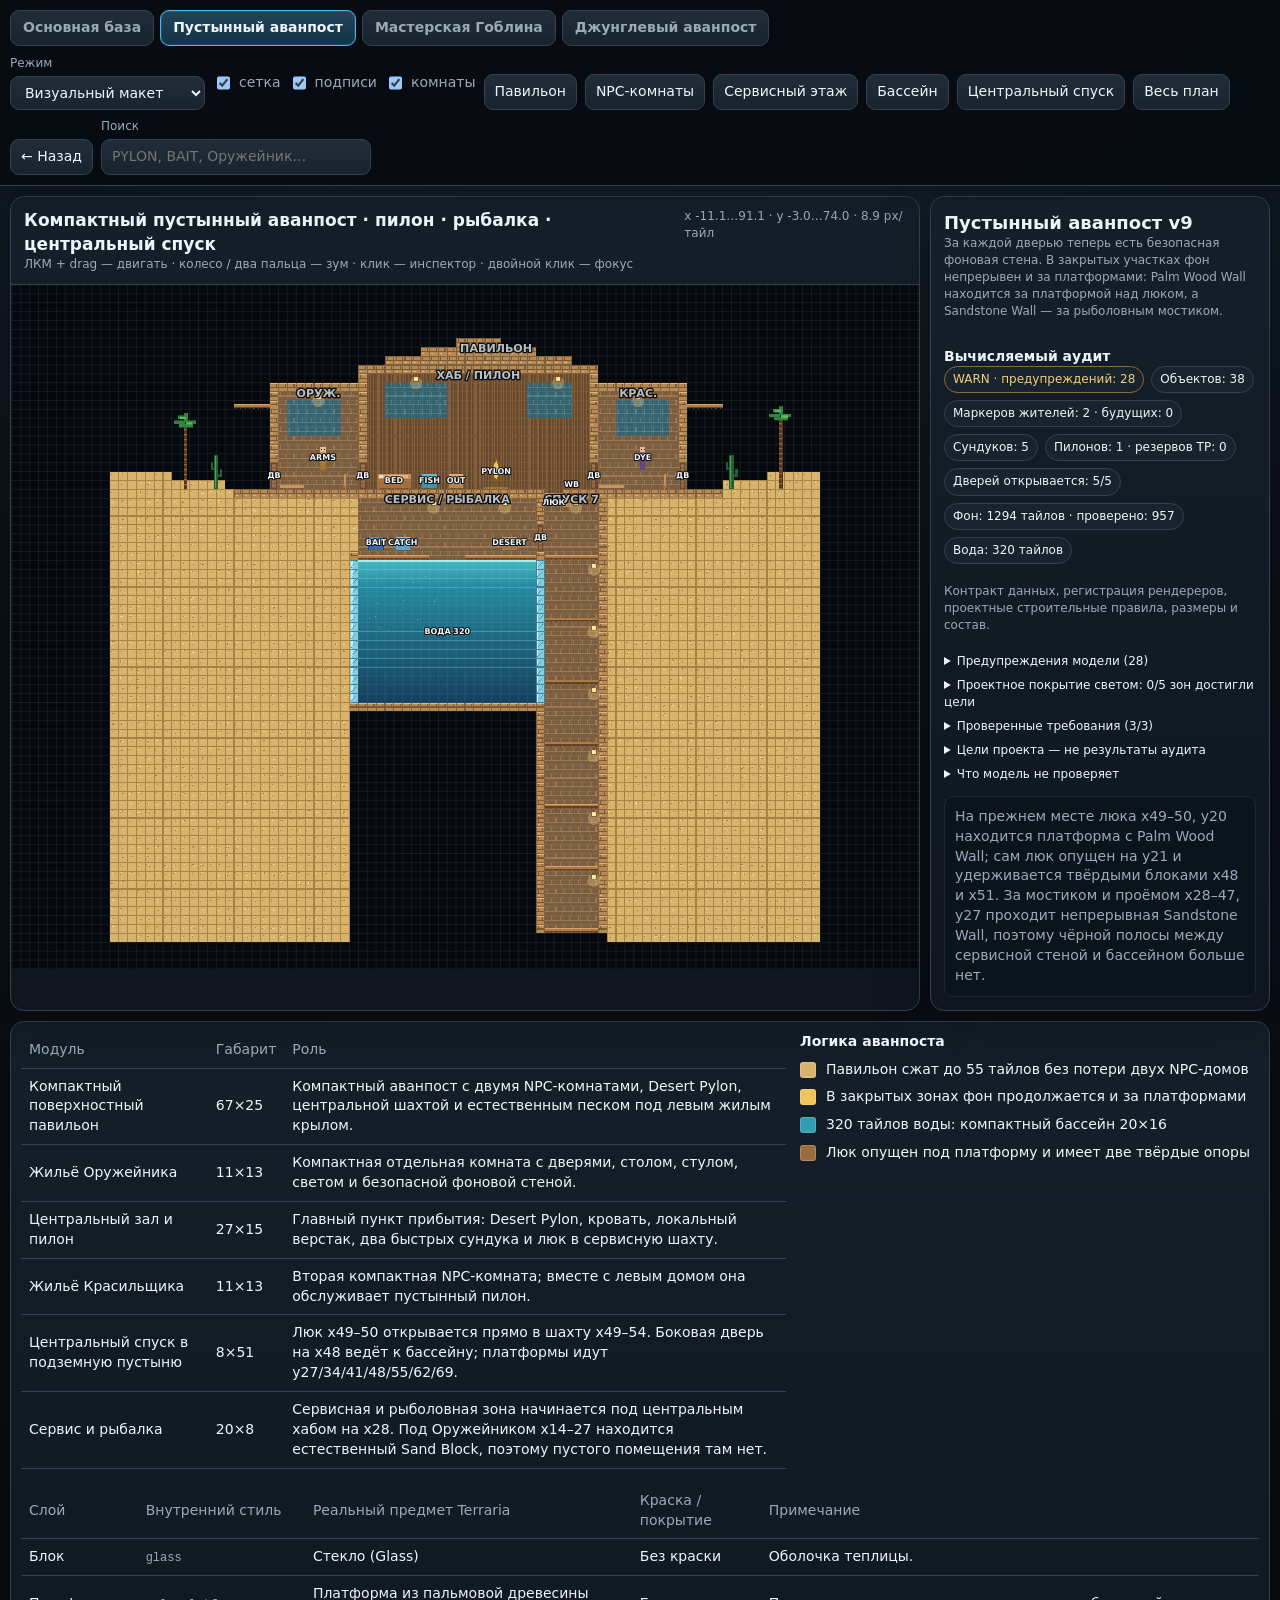
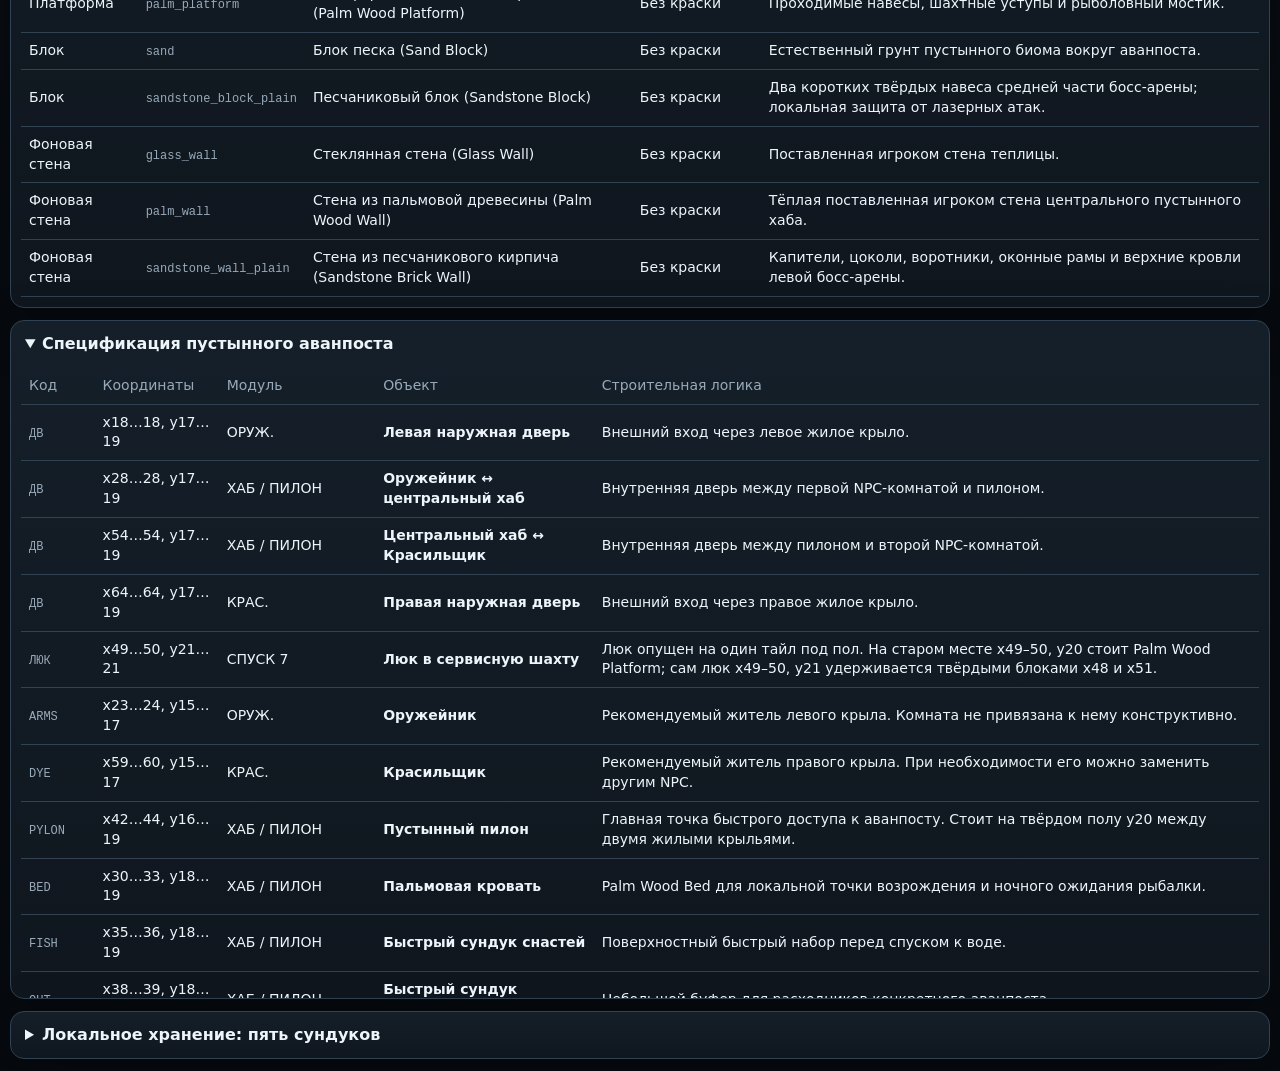
==== commit 15981580: "refactor: native ES modules and isolated planner instances Prepared package for #33 / #24. Exact ori" ====
--- a/desert.html
+++ b/desert.html
@@ -4,9 +4,13 @@
     <meta charset="utf-8" />
     <meta name="viewport" content="width=device-width,initial-scale=1" />
     <title>Terraria — пустынный аванпост</title>
-    <link rel="icon" type="image/svg+xml" href="./favicon.svg" />
-    <link rel="stylesheet" href="./styles.css" />
-    <link rel="stylesheet" href="./scene-tabs.css" />
+    <link rel="icon" type="image/svg+xml" href="./favicon.svg?v=57c80eba19bfcf10a8d78a1273d76f22673a11f07ca17075b575044e7e690eab" />
+    <link rel="stylesheet" href="./styles.css?v=57c80eba19bfcf10a8d78a1273d76f22673a11f07ca17075b575044e7e690eab" />
+    <link rel="stylesheet" href="./scene-tabs.css?v=57c80eba19bfcf10a8d78a1273d76f22673a11f07ca17075b575044e7e690eab" />
+    <!-- planner-release:start -->
+    <meta name="planner-release" content="57c80eba19bfcf10a8d78a1273d76f22673a11f07ca17075b575044e7e690eab" />
+    <script type="importmap">{"imports":{"./js/boot.js":"./js/boot.js?v=57c80eba19bfcf10a8d78a1273d76f22673a11f07ca17075b575044e7e690eab","./js/data/backgrounds/boss-arena.js":"./js/data/backgrounds/boss-arena.js?v=57c80eba19bfcf10a8d78a1273d76f22673a11f07ca17075b575044e7e690eab","./js/data/backgrounds/boss-platform-joins.js":"./js/data/backgrounds/boss-platform-joins.js?v=57c80eba19bfcf10a8d78a1273d76f22673a11f07ca17075b575044e7e690eab","./js/data/backgrounds/core.js":"./js/data/backgrounds/core.js?v=57c80eba19bfcf10a8d78a1273d76f22673a11f07ca17075b575044e7e690eab","./js/data/backgrounds/index.js":"./js/data/backgrounds/index.js?v=57c80eba19bfcf10a8d78a1273d76f22673a11f07ca17075b575044e7e690eab","./js/data/backgrounds/museum-pits.js":"./js/data/backgrounds/museum-pits.js?v=57c80eba19bfcf10a8d78a1273d76f22673a11f07ca17075b575044e7e690eab","./js/data/desert/backgrounds.js":"./js/data/desert/backgrounds.js?v=57c80eba19bfcf10a8d78a1273d76f22673a11f07ca17075b575044e7e690eab","./js/data/desert/engineering.js":"./js/data/desert/engineering.js?v=57c80eba19bfcf10a8d78a1273d76f22673a11f07ca17075b575044e7e690eab","./js/data/desert/index.js":"./js/data/desert/index.js?v=57c80eba19bfcf10a8d78a1273d76f22673a11f07ca17075b575044e7e690eab","./js/data/desert/layout.js":"./js/data/desert/layout.js?v=57c80eba19bfcf10a8d78a1273d76f22673a11f07ca17075b575044e7e690eab","./js/data/desert/materials.js":"./js/data/desert/materials.js?v=57c80eba19bfcf10a8d78a1273d76f22673a11f07ca17075b575044e7e690eab","./js/data/desert/objects.js":"./js/data/desert/objects.js?v=57c80eba19bfcf10a8d78a1273d76f22673a11f07ca17075b575044e7e690eab","./js/data/desert/solids.js":"./js/data/desert/solids.js?v=57c80eba19bfcf10a8d78a1273d76f22673a11f07ca17075b575044e7e690eab","./js/data/engineering/circuits.js":"./js/data/engineering/circuits.js?v=57c80eba19bfcf10a8d78a1273d76f22673a11f07ca17075b575044e7e690eab","./js/data/engineering/controls.js":"./js/data/engineering/controls.js?v=57c80eba19bfcf10a8d78a1273d76f22673a11f07ca17075b575044e7e690eab","./js/data/engineering/index.js":"./js/data/engineering/index.js?v=57c80eba19bfcf10a8d78a1273d76f22673a11f07ca17075b575044e7e690eab","./js/data/engineering/traps.js":"./js/data/engineering/traps.js?v=57c80eba19bfcf10a8d78a1273d76f22673a11f07ca17075b575044e7e690eab","./js/data/index.js":"./js/data/index.js?v=57c80eba19bfcf10a8d78a1273d76f22673a11f07ca17075b575044e7e690eab","./js/data/jungle/backgrounds.js":"./js/data/jungle/backgrounds.js?v=57c80eba19bfcf10a8d78a1273d76f22673a11f07ca17075b575044e7e690eab","./js/data/jungle/engineering.js":"./js/data/jungle/engineering.js?v=57c80eba19bfcf10a8d78a1273d76f22673a11f07ca17075b575044e7e690eab","./js/data/jungle/index.js":"./js/data/jungle/index.js?v=57c80eba19bfcf10a8d78a1273d76f22673a11f07ca17075b575044e7e690eab","./js/data/jungle/layout.js":"./js/data/jungle/layout.js?v=57c80eba19bfcf10a8d78a1273d76f22673a11f07ca17075b575044e7e690eab","./js/data/jungle/materials.js":"./js/data/jungle/materials.js?v=57c80eba19bfcf10a8d78a1273d76f22673a11f07ca17075b575044e7e690eab","./js/data/jungle/objects.js":"./js/data/jungle/objects.js?v=57c80eba19bfcf10a8d78a1273d76f22673a11f07ca17075b575044e7e690eab","./js/data/jungle/solids.js":"./js/data/jungle/solids.js?v=57c80eba19bfcf10a8d78a1273d76f22673a11f07ca17075b575044e7e690eab","./js/data/layout.js":"./js/data/layout.js?v=57c80eba19bfcf10a8d78a1273d76f22673a11f07ca17075b575044e7e690eab","./js/data/materials.js":"./js/data/materials.js?v=57c80eba19bfcf10a8d78a1273d76f22673a11f07ca17075b575044e7e690eab","./js/data/metadata.js":"./js/data/metadata.js?v=57c80eba19bfcf10a8d78a1273d76f22673a11f07ca17075b575044e7e690eab","./js/data/objects/arena.js":"./js/data/objects/arena.js?v=57c80eba19bfcf10a8d78a1273d76f22673a11f07ca17075b575044e7e690eab","./js/data/objects/crafting.js":"./js/data/objects/crafting.js?v=57c80eba19bfcf10a8d78a1273d76f22673a11f07ca17075b575044e7e690eab","./js/data/objects/dyes.js":"./js/data/objects/dyes.js?v=57c80eba19bfcf10a8d78a1273d76f22673a11f07ca17075b575044e7e690eab","./js/data/objects/eternia.js":"./js/data/objects/eternia.js?v=57c80eba19bfcf10a8d78a1273d76f22673a11f07ca17075b575044e7e690eab","./js/data/objects/greenhouse.js":"./js/data/objects/greenhouse.js?v=57c80eba19bfcf10a8d78a1273d76f22673a11f07ca17075b575044e7e690eab","./js/data/objects/index.js":"./js/data/objects/index.js?v=57c80eba19bfcf10a8d78a1273d76f22673a11f07ca17075b575044e7e690eab","./js/data/objects/museum.js":"./js/data/objects/museum.js?v=57c80eba19bfcf10a8d78a1273d76f22673a11f07ca17075b575044e7e690eab","./js/data/objects/pits.js":"./js/data/objects/pits.js?v=57c80eba19bfcf10a8d78a1273d76f22673a11f07ca17075b575044e7e690eab","./js/data/objects/rooms.js":"./js/data/objects/rooms.js?v=57c80eba19bfcf10a8d78a1273d76f22673a11f07ca17075b575044e7e690eab","./js/data/objects/routes.js":"./js/data/objects/routes.js?v=57c80eba19bfcf10a8d78a1273d76f22673a11f07ca17075b575044e7e690eab","./js/data/objects/storage-left.js":"./js/data/objects/storage-left.js?v=57c80eba19bfcf10a8d78a1273d76f22673a11f07ca17075b575044e7e690eab","./js/data/objects/storage-right.js":"./js/data/objects/storage-right.js?v=57c80eba19bfcf10a8d78a1273d76f22673a11f07ca17075b575044e7e690eab","./js/data/objects/street.js":"./js/data/objects/street.js?v=57c80eba19bfcf10a8d78a1273d76f22673a11f07ca17075b575044e7e690eab","./js/data/solids/index.js":"./js/data/solids/index.js?v=57c80eba19bfcf10a8d78a1273d76f22673a11f07ca17075b575044e7e690eab","./js/data/solids/lower.js":"./js/data/solids/lower.js?v=57c80eba19bfcf10a8d78a1273d76f22673a11f07ca17075b575044e7e690eab","./js/data/solids/street.js":"./js/data/solids/street.js?v=57c80eba19bfcf10a8d78a1273d76f22673a11f07ca17075b575044e7e690eab","./js/data/solids/upper.js":"./js/data/solids/upper.js?v=57c80eba19bfcf10a8d78a1273d76f22673a11f07ca17075b575044e7e690eab","./js/data/underground/backgrounds.js":"./js/data/underground/backgrounds.js?v=57c80eba19bfcf10a8d78a1273d76f22673a11f07ca17075b575044e7e690eab","./js/data/underground/engineering.js":"./js/data/underground/engineering.js?v=57c80eba19bfcf10a8d78a1273d76f22673a11f07ca17075b575044e7e690eab","./js/data/underground/index.js":"./js/data/underground/index.js?v=57c80eba19bfcf10a8d78a1273d76f22673a11f07ca17075b575044e7e690eab","./js/data/underground/layout.js":"./js/data/underground/layout.js?v=57c80eba19bfcf10a8d78a1273d76f22673a11f07ca17075b575044e7e690eab","./js/data/underground/materials.js":"./js/data/underground/materials.js?v=57c80eba19bfcf10a8d78a1273d76f22673a11f07ca17075b575044e7e690eab","./js/data/underground/objects.js":"./js/data/underground/objects.js?v=57c80eba19bfcf10a8d78a1273d76f22673a11f07ca17075b575044e7e690eab","./js/data/underground/solids.js":"./js/data/underground/solids.js?v=57c80eba19bfcf10a8d78a1273d76f22673a11f07ca17075b575044e7e690eab","./js/entries/desert.js":"./js/entries/desert.js?v=57c80eba19bfcf10a8d78a1273d76f22673a11f07ca17075b575044e7e690eab","./js/entries/jungle.js":"./js/entries/jungle.js?v=57c80eba19bfcf10a8d78a1273d76f22673a11f07ca17075b575044e7e690eab","./js/entries/main.js":"./js/entries/main.js?v=57c80eba19bfcf10a8d78a1273d76f22673a11f07ca17075b575044e7e690eab","./js/entries/underground.js":"./js/entries/underground.js?v=57c80eba19bfcf10a8d78a1273d76f22673a11f07ca17075b575044e7e690eab","./js/runtime/building-audit.js":"./js/runtime/building-audit.js?v=57c80eba19bfcf10a8d78a1273d76f22673a11f07ca17075b575044e7e690eab","./js/runtime/camera.js":"./js/runtime/camera.js?v=57c80eba19bfcf10a8d78a1273d76f22673a11f07ca17075b575044e7e690eab","./js/runtime/core.js":"./js/runtime/core.js?v=57c80eba19bfcf10a8d78a1273d76f22673a11f07ca17075b575044e7e690eab","./js/runtime/deployment.js":"./js/runtime/deployment.js?v=57c80eba19bfcf10a8d78a1273d76f22673a11f07ca17075b575044e7e690eab","./js/runtime/desert-extensions.js":"./js/runtime/desert-extensions.js?v=57c80eba19bfcf10a8d78a1273d76f22673a11f07ca17075b575044e7e690eab","./js/runtime/events.js":"./js/runtime/events.js?v=57c80eba19bfcf10a8d78a1273d76f22673a11f07ca17075b575044e7e690eab","./js/runtime/formatters.js":"./js/runtime/formatters.js?v=57c80eba19bfcf10a8d78a1273d76f22673a11f07ca17075b575044e7e690eab","./js/runtime/inspector.js":"./js/runtime/inspector.js?v=57c80eba19bfcf10a8d78a1273d76f22673a11f07ca17075b575044e7e690eab","./js/runtime/interactions.js":"./js/runtime/interactions.js?v=57c80eba19bfcf10a8d78a1273d76f22673a11f07ca17075b575044e7e690eab","./js/runtime/jungle-extensions.js":"./js/runtime/jungle-extensions.js?v=57c80eba19bfcf10a8d78a1273d76f22673a11f07ca17075b575044e7e690eab","./js/runtime/lifecycle.js":"./js/runtime/lifecycle.js?v=57c80eba19bfcf10a8d78a1273d76f22673a11f07ca17075b575044e7e690eab","./js/runtime/lighting-audit.js":"./js/runtime/lighting-audit.js?v=57c80eba19bfcf10a8d78a1273d76f22673a11f07ca17075b575044e7e690eab","./js/runtime/model.js":"./js/runtime/model.js?v=57c80eba19bfcf10a8d78a1273d76f22673a11f07ca17075b575044e7e690eab","./js/runtime/overlay.js":"./js/runtime/overlay.js?v=57c80eba19bfcf10a8d78a1273d76f22673a11f07ca17075b575044e7e690eab","./js/runtime/placement-contract.js":"./js/runtime/placement-contract.js?v=57c80eba19bfcf10a8d78a1273d76f22673a11f07ca17075b575044e7e690eab","./js/runtime/prepare.js":"./js/runtime/prepare.js?v=57c80eba19bfcf10a8d78a1273d76f22673a11f07ca17075b575044e7e690eab","./js/runtime/render-base.js":"./js/runtime/render-base.js?v=57c80eba19bfcf10a8d78a1273d76f22673a11f07ca17075b575044e7e690eab","./js/runtime/render-cache.js":"./js/runtime/render-cache.js?v=57c80eba19bfcf10a8d78a1273d76f22673a11f07ca17075b575044e7e690eab","./js/runtime/render-objects.js":"./js/runtime/render-objects.js?v=57c80eba19bfcf10a8d78a1273d76f22673a11f07ca17075b575044e7e690eab","./js/runtime/render-tiles.js":"./js/runtime/render-tiles.js?v=57c80eba19bfcf10a8d78a1273d76f22673a11f07ca17075b575044e7e690eab","./js/runtime/scene-audit.js":"./js/runtime/scene-audit.js?v=57c80eba19bfcf10a8d78a1273d76f22673a11f07ca17075b575044e7e690eab","./js/runtime/scene-ui.js":"./js/runtime/scene-ui.js?v=57c80eba19bfcf10a8d78a1273d76f22673a11f07ca17075b575044e7e690eab","./js/runtime/start.js":"./js/runtime/start.js?v=57c80eba19bfcf10a8d78a1273d76f22673a11f07ca17075b575044e7e690eab","./js/runtime/state.js":"./js/runtime/state.js?v=57c80eba19bfcf10a8d78a1273d76f22673a11f07ca17075b575044e7e690eab","./js/runtime/tables.js":"./js/runtime/tables.js?v=57c80eba19bfcf10a8d78a1273d76f22673a11f07ca17075b575044e7e690eab","./js/runtime/underground-extensions.js":"./js/runtime/underground-extensions.js?v=57c80eba19bfcf10a8d78a1273d76f22673a11f07ca17075b575044e7e690eab","./js/runtime/validation.js":"./js/runtime/validation.js?v=57c80eba19bfcf10a8d78a1273d76f22673a11f07ca17075b575044e7e690eab","./js/scenes/desert.js":"./js/scenes/desert.js?v=57c80eba19bfcf10a8d78a1273d76f22673a11f07ca17075b575044e7e690eab","./js/scenes/jungle.js":"./js/scenes/jungle.js?v=57c80eba19bfcf10a8d78a1273d76f22673a11f07ca17075b575044e7e690eab","./js/scenes/main.js":"./js/scenes/main.js?v=57c80eba19bfcf10a8d78a1273d76f22673a11f07ca17075b575044e7e690eab","./js/scenes/underground.js":"./js/scenes/underground.js?v=57c80eba19bfcf10a8d78a1273d76f22673a11f07ca17075b575044e7e690eab"}}</script>
+    <!-- planner-release:end -->
   </head>
   <body>
     <div class="toolbar">
@@ -184,36 +188,7 @@
 
     <div class="tooltip" id="tip"></div>
 
-    <script src="./js/data/desert/layout.js"></script>
-    <script src="./js/data/desert/solids.js"></script>
-    <script src="./js/data/desert/backgrounds.js"></script>
-    <script src="./js/data/desert/objects.js"></script>
-    <script src="./js/data/desert/index.js"></script>
-    <script src="./js/data/desert/engineering.js"></script>
-    <script src="./js/data/materials.js"></script>
-    <script src="./js/data/desert/materials.js"></script>
 
-    <script src="./js/runtime/scene-ui.js?v=common-ui-20260907"></script>
-    <script src="./js/runtime/formatters.js?v=common-ui-20260907"></script>
-    <script src="./js/runtime/core.js"></script>
-    <script src="./js/runtime/placement-contract.js?v=placement-contract-20260907"></script>
-    <script src="./js/runtime/validation.js?v=placement-contract-20260907"></script>
-    <script src="./js/runtime/building-audit.js?v=placement-contract-20260907"></script>
-    <script src="./js/runtime/lighting-audit.js?v=lighting-20260907"></script>
-    <script src="./js/runtime/scene-audit.js?v=tile-registry-20260909"></script>
-    <script src="./js/runtime/model.js?v=tile-registry-20260909"></script>
-    <script src="./js/runtime/render-tiles.js?v=tile-registry-20260909"></script>
-    <script src="./js/runtime/render-cache.js?v=tile-registry-20260909"></script>
-    <script src="./js/runtime/render-base.js"></script>
-    <script src="./js/runtime/render-objects.js"></script>
-    <script src="./js/runtime/desert-extensions.js?v=tile-registry-20260909"></script>
-    <script src="./js/runtime/overlay.js"></script>
-    <script src="./js/runtime/inspector.js?v=tile-registry-20260909"></script>
-    <script src="./js/runtime/tables.js?v=common-ui-20260907"></script>
-    <script src="./js/runtime/camera.js"></script>
-    <script src="./js/runtime/state.js"></script>
-    <script src="./js/runtime/prepare.js?v=common-ui-20260907"></script>
-    <script src="./js/runtime/interactions.js?v=common-ui-20260907"></script>
-    <script src="./js/runtime/start.js?v=common-ui-20260907"></script>
+    <script type="module" data-planner-entry="./js/entries/desert.js" src="./js/boot.js?v=57c80eba19bfcf10a8d78a1273d76f22673a11f07ca17075b575044e7e690eab"></script>
   </body>
 </html>
